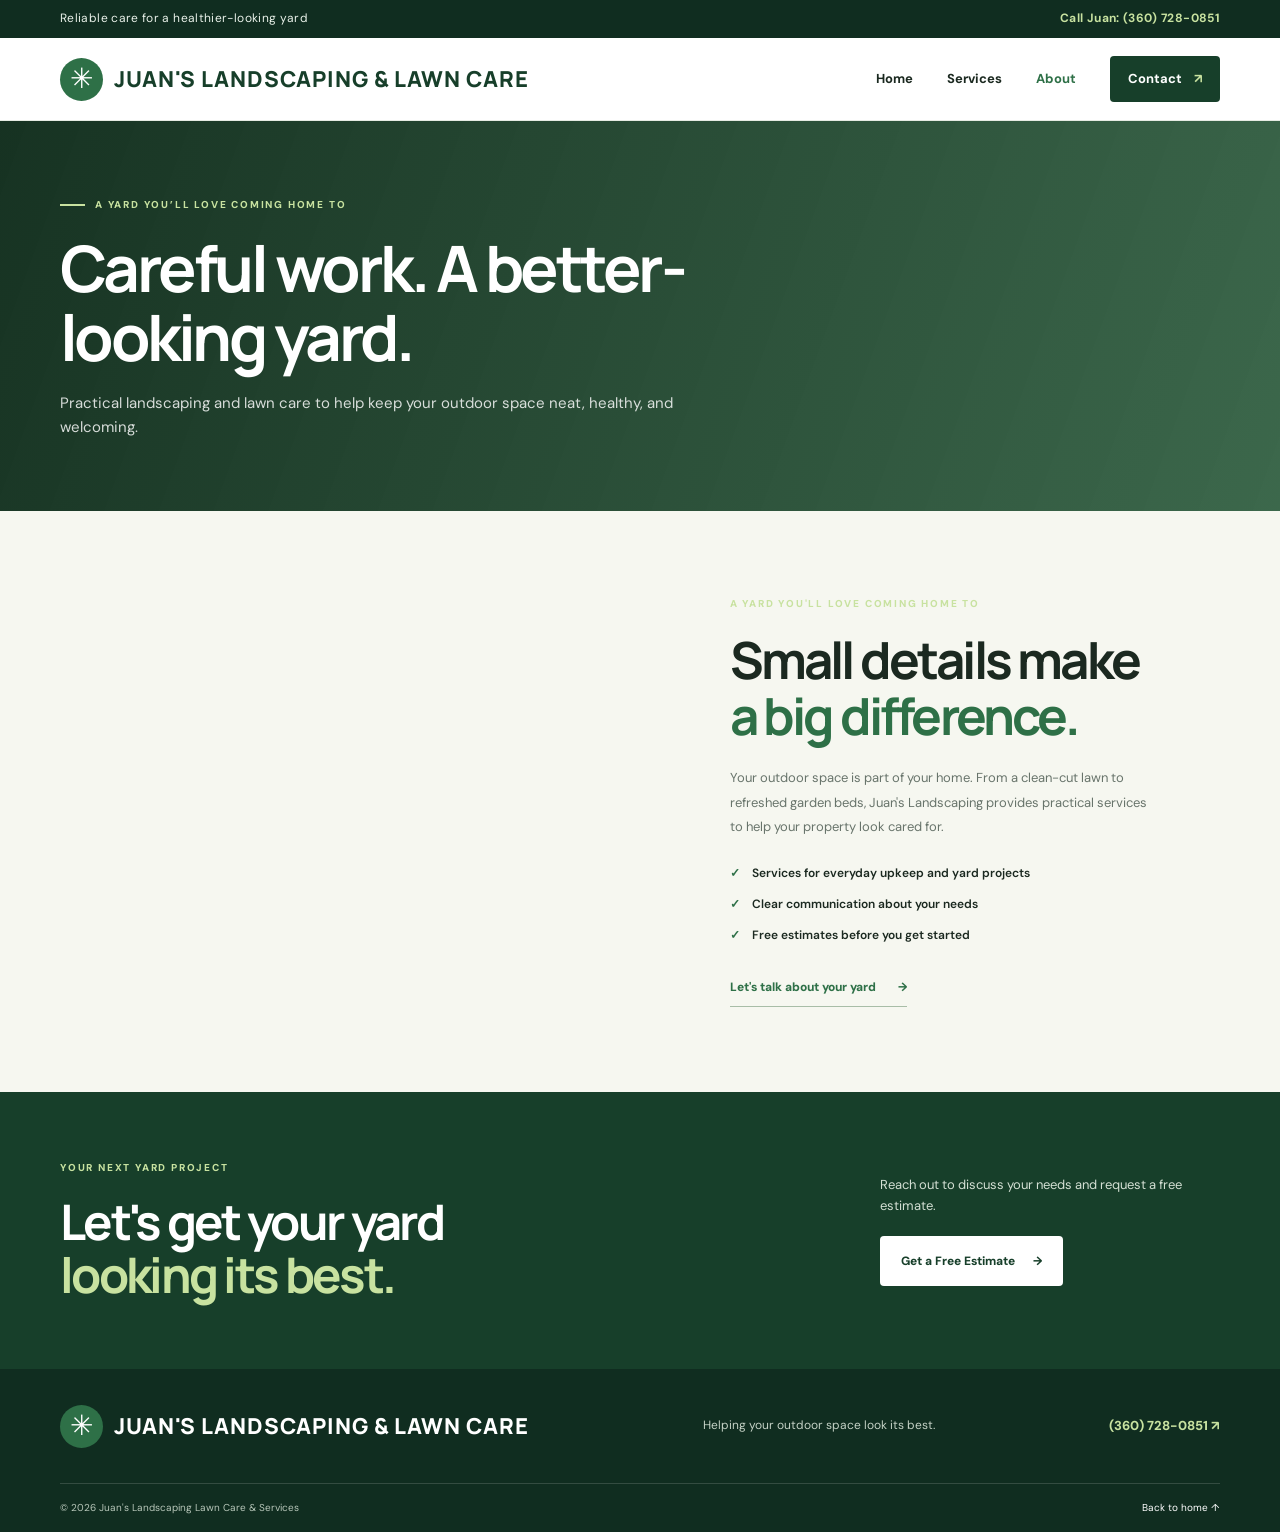
==== about.html @ 89828594 "Add files via upload" ====
<!DOCTYPE html><html lang="en"><head><meta charset="UTF-8"><meta name="viewport" content="width=device-width, initial-scale=1.0"><meta name="description" content="Learn about Juan's Landscaping and its practical approach to lawn care, property maintenance, and outdoor projects."><meta name="theme-color" content="#173f2a"><title>About | Juan's Landscaping Lawn Care & Services</title><link rel="preconnect" href="https://fonts.googleapis.com"><link rel="preconnect" href="https://fonts.gstatic.com" crossorigin><link href="https://fonts.googleapis.com/css2?family=DM+Sans:wght@400;500;600;700&family=Manrope:wght@400;500;600;700;800&display=swap" rel="stylesheet"><link rel="stylesheet" href="css/style.css"><script src="js/script.js" defer></script></head><body><div class="topbar"><div class="container topbar-inner"><span>Reliable care for a healthier-looking yard</span><a href="tel:+13607280851">Call Juan: (360) 728-0851</a></div></div>
<header class="site-header"><div class="container nav-wrap">
<a class="brand" href="index.html" aria-label="Juan's Landscaping home"><span class="brand-mark" aria-hidden="true">✳</span><span class="brand-text">
  <strong>JUAN'S LANDSCAPING &amp; LAWN CARE</strong>
</span></a>
<button class="menu-toggle" type="button" aria-label="Open navigation menu" aria-expanded="false"><span></span><span></span><span></span></button>
<nav class="main-nav" aria-label="Main navigation"><a href="index.html">Home</a><a href="services.html">Services</a><a href="about.html" aria-current="page">About</a><a href="contact.html" class="nav-cta">Contact <span aria-hidden="true">↗</span></a></nav></div></header><main><section class="page-hero"><div class="container"><p class="eyebrow"><span></span> A YARD YOU’LL LOVE COMING HOME TO</p><h1>Careful work. A better-looking yard.</h1><p>Practical landscaping and lawn care to help keep your outdoor space neat, healthy, and welcoming.</p></div></section><section class="about-section about-page-section" id="about">
      <div class="about-image" role="img" aria-label="Freshly maintained green lawn and landscaped garden"></div>
      <div class="about-content">
        <p class="eyebrow">A YARD YOU'LL LOVE COMING HOME TO</p>
        <h2>Small details make<br><em>a big difference.</em></h2>
        <p>Your outdoor space is part of your home. From a clean-cut lawn to refreshed garden beds, Juan's Landscaping provides practical services to help your property look cared for.</p>
        <ul class="check-list">
          <li><span>✓</span> Services for everyday upkeep and yard projects</li>
          <li><span>✓</span> Clear communication about your needs</li>
          <li><span>✓</span> Free estimates before you get started</li>
        </ul>
        <a class="text-link" href="contact.html">Let's talk about your yard <span>→</span></a>
      </div>
    </section><section class="estimate-banner">
      <div class="container estimate-inner">
        <div><p class="eyebrow">YOUR NEXT YARD PROJECT</p><h2>Let's get your yard<br><em>looking its best.</em></h2></div>
        <div class="estimate-action"><p>Reach out to discuss your needs and request a free estimate.</p><a class="button button-light" href="contact.html">Get a Free Estimate <span aria-hidden="true">→</span></a></div>
      </div>
    </section></main><footer class="site-footer"><div class="container footer-main"><a class="brand footer-brand" href="index.html"><span class="brand-mark" aria-hidden="true">✳</span><span class="brand-text">
  <strong>JUAN'S LANDSCAPING &amp; LAWN CARE</strong>
</span></a><p>Helping your outdoor space look its best.</p><a href="tel:+13607280851" class="footer-phone">(360) 728-0851 ↗</a></div><div class="container footer-bottom"><span>© <span id="year"></span> Juan's Landscaping Lawn Care & Services</span><a href="index.html">Back to home ↑</a></div></footer></body></html>
---- css/style.css ----
:root {
  --forest: #173f2a;
  --forest-deep: #102d20;
  --green: #2e7047;
  --lime: #c8e2a0;
  --cream: #f6f7f0;
  --white: #fff;
  --ink: #1b2920;
  --muted: #68746b;
  --line: #e2e8df;
  --shadow: 0 18px 50px rgba(17, 44, 28, .10);
}
* { box-sizing: border-box; }
html { scroll-behavior: smooth; scroll-padding-top: 90px; }
body { margin: 0; color: var(--ink); font-family: "DM Sans", sans-serif; line-height: 1.6; }
a { color: inherit; text-decoration: none; }
button, input, select, textarea { font: inherit; }
.container { width: min(1160px, calc(100% - 48px)); margin-inline: auto; }
.topbar { background: var(--forest-deep); color: #e9f1e9; font-size: 12px; letter-spacing: .03em; }
.topbar-inner { min-height: 38px; display: flex; align-items: center; justify-content: space-between; gap: 20px; }
.topbar a { font-weight: 700; color: var(--lime); }
.site-header { position: sticky; top: 0; z-index: 10; background: rgba(255,255,255,.96); backdrop-filter: blur(12px); border-bottom: 1px solid rgba(226,232,223,.85); }
.nav-wrap { display: flex; justify-content: space-between; align-items: center; min-height: 82px; gap: 24px; }
.brand { display: inline-flex; align-items: center; gap: 11px; color: var(--forest); }
.brand-mark { display: grid; place-items: center; width: 43px; height: 43px; border-radius: 50%; color: var(--white); background: var(--green); font-size: 28px; line-height: 1; }
.brand-text { display: flex; flex-direction: column; line-height: 1.15; }
.brand-text strong { font: 800 22px/1 "Manrope", sans-serif; letter-spacing: .04em; }
.brand-text small { margin-top: 6px; font-size: 9px; letter-spacing: .13em; font-weight: 700; }
.main-nav { display: flex; align-items: center; gap: 34px; font-size: 13px; font-weight: 700; }
.main-nav > a:not(.nav-cta) { transition: color .2s; }
.main-nav > a:not(.nav-cta):hover { color: var(--green); }
.nav-cta { background: var(--forest); color: white; padding: 13px 18px; border-radius: 4px; }
.nav-cta span { margin-left: 9px; color: var(--lime); }
.menu-toggle { display: none; border: 0; background: transparent; padding: 8px; }
.menu-toggle span { display: block; width: 24px; height: 2px; margin: 5px; background: var(--forest); }
.hero { min-height: 640px; position: relative; display: flex; align-items: center; color: white; background: #264a32 url("https://images.unsplash.com/photo-1558904541-efa843a96f01?auto=format&fit=crop&w=2200&q=85") center 54%/cover no-repeat; overflow: hidden; }
.hero-shade { position: absolute; inset: 0; background: linear-gradient(90deg, rgba(11,37,23,.91) 0%, rgba(15,48,29,.76) 45%, rgba(17,48,29,.12) 100%), linear-gradient(0deg, rgba(12,34,20,.4), transparent 35%); }
.hero-content { position: relative; z-index: 1; padding-top: 62px; padding-bottom: 88px; }
.eyebrow { margin: 0 0 20px; display: flex; align-items: center; gap: 10px; color: var(--lime); font-size: 10px; font-weight: 800; letter-spacing: .18em; }
.eyebrow > span { display: inline-block; width: 25px; height: 2px; background: var(--lime); }
.hero h1, h2 { font-family: "Manrope", sans-serif; font-weight: 700; letter-spacing: -.055em; line-height: 1.08; }
.hero h1 { max-width: 700px; margin: 0; font-size: clamp(43px, 6.4vw, 76px); }
h1 em, h2 em { font-style: normal; color: var(--lime); }
.hero-copy { max-width: 540px; margin: 25px 0 28px; color: rgba(255,255,255,.84); font-size: 16px; line-height: 1.8; }
.hero-actions { display: flex; flex-wrap: wrap; gap: 13px; }
.button { min-height: 50px; padding: 14px 20px; border: 1px solid transparent; border-radius: 4px; display: inline-flex; align-items: center; justify-content: center; gap: 18px; font-size: 12px; font-weight: 800; cursor: pointer; transition: transform .2s, background .2s; }
.button:hover { transform: translateY(-2px); }
.button-primary { background: var(--lime); color: var(--forest-deep); }
.button-primary:hover { background: #d8edb8; }
.button-ghost { color: white; border-color: rgba(255,255,255,.45); background: rgba(255,255,255,.05); }
.button-ghost:hover { background: rgba(255,255,255,.14); }
.phone-icon { font-size: 17px; }
.hero-note { margin-top: 25px; color: rgba(255,255,255,.8); font-size: 11px; }
.checkmark { color: var(--lime); font-weight: 800; margin-right: 8px; }
.hero-bottom { position: absolute; bottom: 0; left: 0; right: 0; display: flex; align-items: center; gap: 18px; padding-top: 17px; padding-bottom: 17px; border-top: 1px solid rgba(255,255,255,.25); color: rgba(255,255,255,.8); font-size: 9px; letter-spacing: .17em; font-weight: 700; }
.hero-line { height: 1px; flex: 1; background: rgba(255,255,255,.35); }
.trust-strip { background: var(--cream); border-bottom: 1px solid #e9ede5; }
.trust-grid { display: grid; grid-template-columns: repeat(3, 1fr); padding-top: 27px; padding-bottom: 27px; }
.trust-grid > div { display: grid; grid-template-columns: 44px 1fr; grid-template-rows: auto auto; align-content: center; padding: 0 25px; border-right: 1px solid #dfe6dc; }
.trust-grid > div:first-child { padding-left: 0; }
.trust-grid > div:last-child { border: 0; }
.trust-icon { grid-row: span 2; color: var(--green); font-size: 27px; align-self: center; }
.trust-grid strong { font-size: 12px; }
.trust-grid small { color: var(--muted); font-size: 11px; }
.section { padding: 105px 0; }
.services-section { background: white; }
.section-heading { display: flex; justify-content: space-between; align-items: end; gap: 40px; margin-bottom: 43px; }
.dark-eyebrow { color: var(--green); }
.dark-eyebrow > span { background: var(--green); }
.section-heading h2, .contact-intro h2 { margin: 0; font-size: clamp(36px, 4.3vw, 52px); }
.section-heading h2 em, .contact-intro h2 em, .about-content h2 em { color: var(--green); }
.section-heading > p { max-width: 370px; margin: 0 0 5px; color: var(--muted); font-size: 13px; }
.service-grid { display: grid; grid-template-columns: repeat(3, 1fr); gap: 15px; }
.service-card { position: relative; min-height: 238px; padding: 29px 27px; border: 1px solid var(--line); background: white; transition: box-shadow .25s, transform .25s, border-color .25s; }
.service-card:hover { transform: translateY(-4px); border-color: #c6d8c5; box-shadow: var(--shadow); }
.service-number { position: absolute; top: 25px; right: 25px; color: #aab8a9; font-size: 10px; font-weight: 700; letter-spacing: .12em; }
.service-symbol { display: grid; place-items: center; width: 47px; height: 47px; border-radius: 50%; background: #edf4e8; color: var(--green); font-size: 27px; }
.service-card h3 { margin: 21px 0 8px; font: 700 17px "Manrope", sans-serif; letter-spacing: -.03em; }
.service-card p { margin: 0; color: var(--muted); font-size: 12px; line-height: 1.8; }
.service-footnote { margin: 27px 0 0; text-align: center; color: var(--muted); font-size: 12px; }
.service-footnote a { color: var(--green); font-weight: 800; margin-left: 5px; }
.about-section { display: grid; grid-template-columns: 1fr 1fr; background: var(--cream); }
.about-image { min-height: 540px; background: url("https://images.unsplash.com/photo-1600585154340-be6161a56a0c?auto=format&fit=crop&w=1200&q=85") center/cover no-repeat; }
.about-content { align-self: center; max-width: 600px; padding: 85px clamp(35px, 7vw, 110px); }
.about-content h2 { margin: 0 0 23px; font-size: clamp(37px, 4vw, 52px); }
.about-content > p:not(.eyebrow) { color: var(--muted); font-size: 13px; line-height: 1.9; }
.check-list { list-style: none; padding: 0; margin: 24px 0 28px; }
.check-list li { display: flex; gap: 12px; margin: 12px 0; font-size: 12px; font-weight: 600; }
.check-list li span { color: var(--green); font-weight: 900; }
.text-link { display: inline-flex; gap: 22px; color: var(--green); font-size: 12px; font-weight: 800; border-bottom: 1px solid #a8bda7; padding-bottom: 8px; }
.estimate-banner { padding: 68px 0; background: var(--forest); color: white; }
.estimate-inner { display: flex; justify-content: space-between; align-items: center; gap: 35px; }
.estimate-inner h2 { margin: 0; font-size: clamp(34px, 4.2vw, 49px); }
.estimate-action { max-width: 340px; }
.estimate-action p { margin: 0 0 20px; color: #d4e0d4; font-size: 13px; }
.button-light { color: var(--forest); background: white; }
.button-light:hover { background: var(--lime); }
.contact-section { background: #fff; }
.contact-grid { display: grid; grid-template-columns: .85fr 1.15fr; gap: clamp(45px, 8vw, 110px); align-items: start; }
.contact-intro h2 { margin-bottom: 24px; }
.contact-intro > p:not(.eyebrow) { max-width: 390px; color: var(--muted); font-size: 13px; line-height: 1.9; }
.contact-detail { display: flex; align-items: center; gap: 14px; margin-top: 25px; }
.detail-icon { display: grid; place-items: center; width: 43px; height: 43px; border-radius: 50%; background: #edf4e8; color: var(--green); font-size: 19px; }
.contact-detail div { display: flex; flex-direction: column; }
.contact-detail small { color: var(--muted); font-size: 9px; font-weight: 800; letter-spacing: .14em; }
.contact-detail a { font-size: 13px; font-weight: 700; }
.contact-note { margin-top: 25px; color: var(--green) !important; font-weight: 800; }
.contact-form { padding: clamp(25px, 4vw, 42px); border: 1px solid var(--line); box-shadow: 0 14px 45px rgba(23,63,42,.06); }
.contact-form h3 { margin: 0; font: 700 23px "Manrope", sans-serif; letter-spacing: -.04em; }
.contact-form > p { margin: 7px 0 25px; color: var(--muted); font-size: 11px; }
.contact-form label { display: block; margin: 16px 0 7px; font-size: 11px; font-weight: 800; }
.contact-form input, .contact-form select, .contact-form textarea { width: 100%; min-height: 46px; padding: 12px 13px; border: 1px solid #dfe6dd; border-radius: 3px; background: #fcfdfb; color: var(--ink); outline: none; font-size: 12px; }
.contact-form textarea { resize: vertical; min-height: 110px; }
.contact-form input:focus, .contact-form select:focus, .contact-form textarea:focus { border-color: var(--green); box-shadow: 0 0 0 3px rgba(46,112,71,.1); }
.form-row { display: grid; grid-template-columns: 1fr 1fr; gap: 14px; }
.form-submit { width: 100%; margin-top: 20px; border: 0; }
.contact-form .form-status { margin: 12px 0 0; font-size: 10px; line-height: 1.6; }
.site-footer { background: var(--forest-deep); color: white; }
.footer-main { display: flex; justify-content: space-between; align-items: center; gap: 25px; padding-top: 35px; padding-bottom: 35px; }
.footer-brand { color: white; }
.footer-brand .brand-mark { background: var(--green); }
.footer-main > p { color: #c4d1c5; font-size: 12px; }
.footer-phone { color: var(--lime); font-size: 13px; font-weight: 800; }
.footer-bottom { display: flex; justify-content: space-between; padding-top: 16px; padding-bottom: 16px; border-top: 1px solid rgba(255,255,255,.15); color: #b8c7ba; font-size: 10px; }
.footer-bottom a { color: white; }
@media (max-width: 800px) {
  .container { width: min(100% - 36px, 650px); }
  .topbar-inner { justify-content: center; }
  .topbar-inner > span { display: none; }
  .nav-wrap { min-height: 72px; }
  .menu-toggle { display: block; cursor: pointer; }
  .main-nav { display: none; position: absolute; top: 72px; left: 0; right: 0; padding: 18px 24px 24px; flex-direction: column; align-items: stretch; gap: 0; background: white; border-bottom: 1px solid var(--line); box-shadow: 0 15px 25px rgba(0,0,0,.08); }
  .main-nav.open { display: flex; }
  .main-nav > a { padding: 14px 8px; }
  .main-nav .nav-cta { margin-top: 7px; text-align: center; }
  .hero { min-height: 610px; background-position: 58% center; }
  .hero-shade { background: linear-gradient(90deg, rgba(11,37,23,.91), rgba(15,48,29,.64)), linear-gradient(0deg, rgba(12,34,20,.4), transparent 35%); }
  .hero-content { padding-top: 70px; padding-bottom: 100px; }
  .section { padding: 75px 0; }
  .section-heading { display: block; }
  .section-heading > p { margin-top: 20px; }
  .service-grid { grid-template-columns: repeat(2, 1fr); }
  .about-section { grid-template-columns: 1fr; }
  .about-image { min-height: 360px; }
  .about-content { max-width: 650px; padding: 65px 28px; margin: auto; }
  .estimate-inner { align-items: flex-start; flex-direction: column; }
  .contact-grid { grid-template-columns: 1fr; gap: 40px; }
  .footer-main { flex-wrap: wrap; }
}
@media (max-width: 520px) {
  .brand-text strong { font-size: 19px; }
  .brand-text small { font-size: 8px; }
  .brand-mark { width: 38px; height: 38px; font-size: 25px; }
  .hero { min-height: 650px; }
  .hero h1 { font-size: clamp(42px, 12vw, 58px); }
  .hero-copy { font-size: 14px; }
  .hero-actions { align-items: stretch; flex-direction: column; max-width: 320px; }
  .hero-bottom { font-size: 8px; }
  .trust-grid { grid-template-columns: 1fr; gap: 17px; padding-top: 22px; padding-bottom: 22px; }
  .trust-grid > div, .trust-grid > div:first-child { padding: 0; border: 0; }
  .service-grid { grid-template-columns: 1fr; }
  .service-card { min-height: 210px; }
  .about-image { min-height: 280px; }
  .form-row { grid-template-columns: 1fr; gap: 0; }
  .footer-main { align-items: flex-start; flex-direction: column; }
  .footer-main > p { margin: 0; }
  .footer-bottom { gap: 15px; flex-direction: column; }
}
@media (prefers-reduced-motion: reduce) {
  *, *::before, *::after { scroll-behavior: auto !important; transition-duration: .01ms !important; }
}

/* Multi-page demo additions */
.page-hero { padding: 76px 0 72px; color: #fff; background: linear-gradient(110deg, rgba(13,42,25,.96), rgba(28,79,46,.86)), url("https://images.unsplash.com/photo-1558904541-efa843a96f01?auto=format&fit=crop&w=1800&q=80") center/cover; }
.page-hero h1 { max-width: 820px; margin: 0; font: 700 clamp(38px, 5.5vw, 64px)/1.08 "Manrope", sans-serif; letter-spacing: -.055em; }
.page-hero h1 em { color: var(--lime); }
.page-hero p:not(.eyebrow) { max-width: 650px; margin: 20px 0 0; color: rgba(255,255,255,.82); font-size: 15px; }
.main-nav a[aria-current="page"]:not(.nav-cta) { color: var(--green); }
.page-services { padding-top: 76px; }
.about-page-section { margin-top: 0; }
.page-contact { padding-top: 75px; }
@media (max-width: 760px) { .page-hero { padding: 56px 0; } }


/* Homepage feature photograph, separate from the About page image */
.home-story-image {
  background-image: url("../images/test1.png");
  background-position: center;
  background-size: cover;
  background-repeat: no-repeat;
}
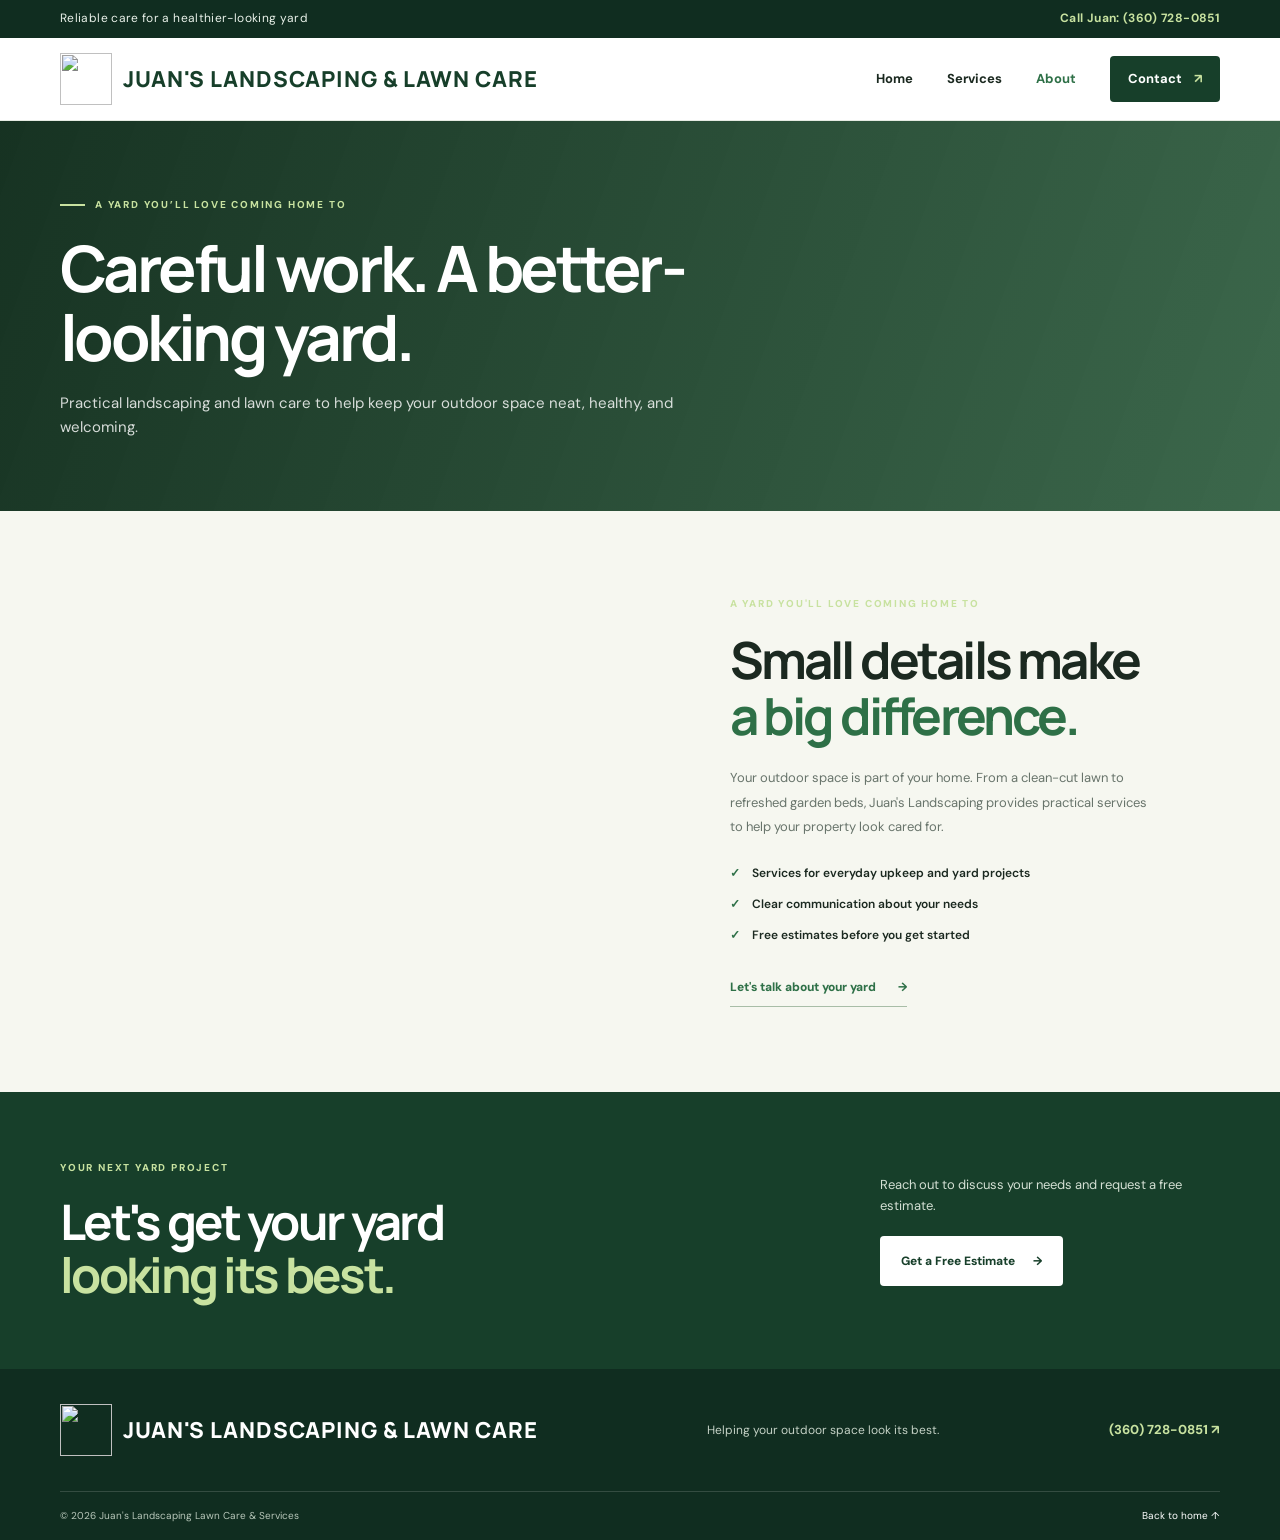
==== commit f7f4ad68: "Refactor about.html for improved structure and content Updated the about.html file to include a favi" ====
--- a/about.html
+++ b/about.html
@@ -1,27 +1,198 @@
-<!DOCTYPE html><html lang="en"><head><meta charset="UTF-8"><meta name="viewport" content="width=device-width, initial-scale=1.0"><meta name="description" content="Learn about Juan's Landscaping and its practical approach to lawn care, property maintenance, and outdoor projects."><meta name="theme-color" content="#173f2a"><title>About | Juan's Landscaping Lawn Care & Services</title><link rel="preconnect" href="https://fonts.googleapis.com"><link rel="preconnect" href="https://fonts.gstatic.com" crossorigin><link href="https://fonts.googleapis.com/css2?family=DM+Sans:wght@400;500;600;700&family=Manrope:wght@400;500;600;700;800&display=swap" rel="stylesheet"><link rel="stylesheet" href="css/style.css"><script src="js/script.js" defer></script></head><body><div class="topbar"><div class="container topbar-inner"><span>Reliable care for a healthier-looking yard</span><a href="tel:+13607280851">Call Juan: (360) 728-0851</a></div></div>
-<header class="site-header"><div class="container nav-wrap">
-<a class="brand" href="index.html" aria-label="Juan's Landscaping home"><span class="brand-mark" aria-hidden="true">✳</span><span class="brand-text">
-  <strong>JUAN'S LANDSCAPING &amp; LAWN CARE</strong>
-</span></a>
-<button class="menu-toggle" type="button" aria-label="Open navigation menu" aria-expanded="false"><span></span><span></span><span></span></button>
-<nav class="main-nav" aria-label="Main navigation"><a href="index.html">Home</a><a href="services.html">Services</a><a href="about.html" aria-current="page">About</a><a href="contact.html" class="nav-cta">Contact <span aria-hidden="true">↗</span></a></nav></div></header><main><section class="page-hero"><div class="container"><p class="eyebrow"><span></span> A YARD YOU’LL LOVE COMING HOME TO</p><h1>Careful work. A better-looking yard.</h1><p>Practical landscaping and lawn care to help keep your outdoor space neat, healthy, and welcoming.</p></div></section><section class="about-section about-page-section" id="about">
-      <div class="about-image" role="img" aria-label="Freshly maintained green lawn and landscaped garden"></div>
+
+<!DOCTYPE html>
+<html lang="en">
+<head>
+  <meta charset="UTF-8">
+  <meta name="viewport" content="width=device-width, initial-scale=1.0">
+  <meta name="description" content="Learn about Juan's Landscaping and its practical approach to lawn care, property maintenance, and outdoor projects.">
+  <meta name="theme-color" content="#173f2a">
+  <link rel="icon" type="image/png" href="images/juan-favicon.png">
+  <title>About | Juan's Landscaping Lawn Care & Services</title>
+
+  <link rel="preconnect" href="https://fonts.googleapis.com">
+  <link rel="preconnect" href="https://fonts.gstatic.com" crossorigin>
+  <link href="https://fonts.googleapis.com/css2?family=DM+Sans:wght@400;500;600;700&family=Manrope:wght@400;500;600;700;800&display=swap" rel="stylesheet">
+
+  <link rel="stylesheet" href="css/style.css?v=20261026-fix3">
+  <script src="js/script.js" defer></script>
+</head>
+
+<body>
+
+  <!-- TOP BAR -->
+  <div class="topbar">
+    <div class="container topbar-inner">
+      <span>Reliable care for a healthier-looking yard</span>
+      <a href="tel:+13607280851">Call Juan: (360) 728-0851</a>
+    </div>
+  </div>
+
+  <!-- NAVIGATION -->
+  <header class="site-header">
+    <div class="container nav-wrap">
+
+      <!-- Juan's Landscaping logo and business name -->
+      <a class="brand" href="index.html" aria-label="Juan's Landscaping home">
+        <img
+          src="images/juan-leaves.png"
+          alt=""
+          class="brand-logo"
+          width="52"
+          height="52"
+        >
+        <span class="brand-text">
+          <strong>JUAN'S LANDSCAPING &amp; LAWN CARE</strong>
+        </span>
+      </a>
+
+      <button class="menu-toggle" type="button" aria-label="Open navigation menu" aria-expanded="false">
+        <span></span>
+        <span></span>
+        <span></span>
+      </button>
+
+      <nav class="main-nav" aria-label="Main navigation">
+        <a href="index.html">Home</a>
+        <a href="services.html">Services</a>
+        <a href="about.html" aria-current="page">About</a>
+        <a href="contact.html" class="nav-cta">
+          Contact <span aria-hidden="true">↗</span>
+        </a>
+      </nav>
+
+    </div>
+  </header>
+
+  <main>
+
+    <!-- PAGE HERO -->
+    <section class="page-hero">
+      <div class="container">
+        <p class="eyebrow">
+          <span></span> A YARD YOU’LL LOVE COMING HOME TO
+        </p>
+
+        <h1>Careful work. A better-looking yard.</h1>
+
+        <p>
+          Practical landscaping and lawn care to help keep your outdoor
+          space neat, healthy, and welcoming.
+        </p>
+      </div>
+    </section>
+
+    <!-- ABOUT SECTION -->
+    <section class="about-section about-page-section" id="about">
+
+      <div
+        class="about-image"
+        role="img"
+        aria-label="Freshly maintained green lawn and landscaped garden">
+      </div>
+
       <div class="about-content">
-        <p class="eyebrow">A YARD YOU'LL LOVE COMING HOME TO</p>
-        <h2>Small details make<br><em>a big difference.</em></h2>
-        <p>Your outdoor space is part of your home. From a clean-cut lawn to refreshed garden beds, Juan's Landscaping provides practical services to help your property look cared for.</p>
+
+        <p class="eyebrow">
+          A YARD YOU'LL LOVE COMING HOME TO
+        </p>
+
+        <h2>
+          Small details make<br>
+          <em>a big difference.</em>
+        </h2>
+
+        <p>
+          Your outdoor space is part of your home. From a clean-cut lawn
+          to refreshed garden beds, Juan's Landscaping provides practical
+          services to help your property look cared for.
+        </p>
+
         <ul class="check-list">
-          <li><span>✓</span> Services for everyday upkeep and yard projects</li>
-          <li><span>✓</span> Clear communication about your needs</li>
-          <li><span>✓</span> Free estimates before you get started</li>
+          <li>
+            <span>✓</span>
+            Services for everyday upkeep and yard projects
+          </li>
+          <li>
+            <span>✓</span>
+            Clear communication about your needs
+          </li>
+          <li>
+            <span>✓</span>
+            Free estimates before you get started
+          </li>
         </ul>
-        <a class="text-link" href="contact.html">Let's talk about your yard <span>→</span></a>
+
+        <a class="text-link" href="contact.html">
+          Let's talk about your yard <span>→</span>
+        </a>
+
       </div>
-    </section><section class="estimate-banner">
+    </section>
+
+    <!-- ESTIMATE BANNER -->
+    <section class="estimate-banner">
       <div class="container estimate-inner">
-        <div><p class="eyebrow">YOUR NEXT YARD PROJECT</p><h2>Let's get your yard<br><em>looking its best.</em></h2></div>
-        <div class="estimate-action"><p>Reach out to discuss your needs and request a free estimate.</p><a class="button button-light" href="contact.html">Get a Free Estimate <span aria-hidden="true">→</span></a></div>
+
+        <div>
+          <p class="eyebrow">YOUR NEXT YARD PROJECT</p>
+
+          <h2>
+            Let's get your yard<br>
+            <em>looking its best.</em>
+          </h2>
+        </div>
+
+        <div class="estimate-action">
+          <p>
+            Reach out to discuss your needs and request a free estimate.
+          </p>
+
+          <a class="button button-light" href="contact.html">
+            Get a Free Estimate
+            <span aria-hidden="true">→</span>
+          </a>
+        </div>
+
       </div>
-    </section></main><footer class="site-footer"><div class="container footer-main"><a class="brand footer-brand" href="index.html"><span class="brand-mark" aria-hidden="true">✳</span><span class="brand-text">
-  <strong>JUAN'S LANDSCAPING &amp; LAWN CARE</strong>
-</span></a><p>Helping your outdoor space look its best.</p><a href="tel:+13607280851" class="footer-phone">(360) 728-0851 ↗</a></div><div class="container footer-bottom"><span>© <span id="year"></span> Juan's Landscaping Lawn Care & Services</span><a href="index.html">Back to home ↑</a></div></footer></body></html>+    </section>
+
+  </main>
+
+  <!-- FOOTER -->
+  <footer class="site-footer">
+    <div class="container footer-main">
+
+      <!-- Footer logo and business name -->
+      <a class="brand footer-brand" href="index.html" aria-label="Juan's Landscaping home">
+        <img
+          src="images/juan-leaves.png"
+          alt=""
+          class="brand-logo"
+          width="52"
+          height="52"
+        >
+        <span class="brand-text">
+          <strong>JUAN'S LANDSCAPING &amp; LAWN CARE</strong>
+        </span>
+      </a>
+
+      <p>Helping your outdoor space look its best.</p>
+
+      <a href="tel:+13607280851" class="footer-phone">
+        (360) 728-0851 ↗
+      </a>
+
+    </div>
+
+    <div class="container footer-bottom">
+      <span>
+        © <span id="year"></span>
+        Juan's Landscaping Lawn Care &amp; Services
+      </span>
+
+      <a href="index.html">Back to home ↑</a>
+    </div>
+  </footer>
+
+</body>
+</html>
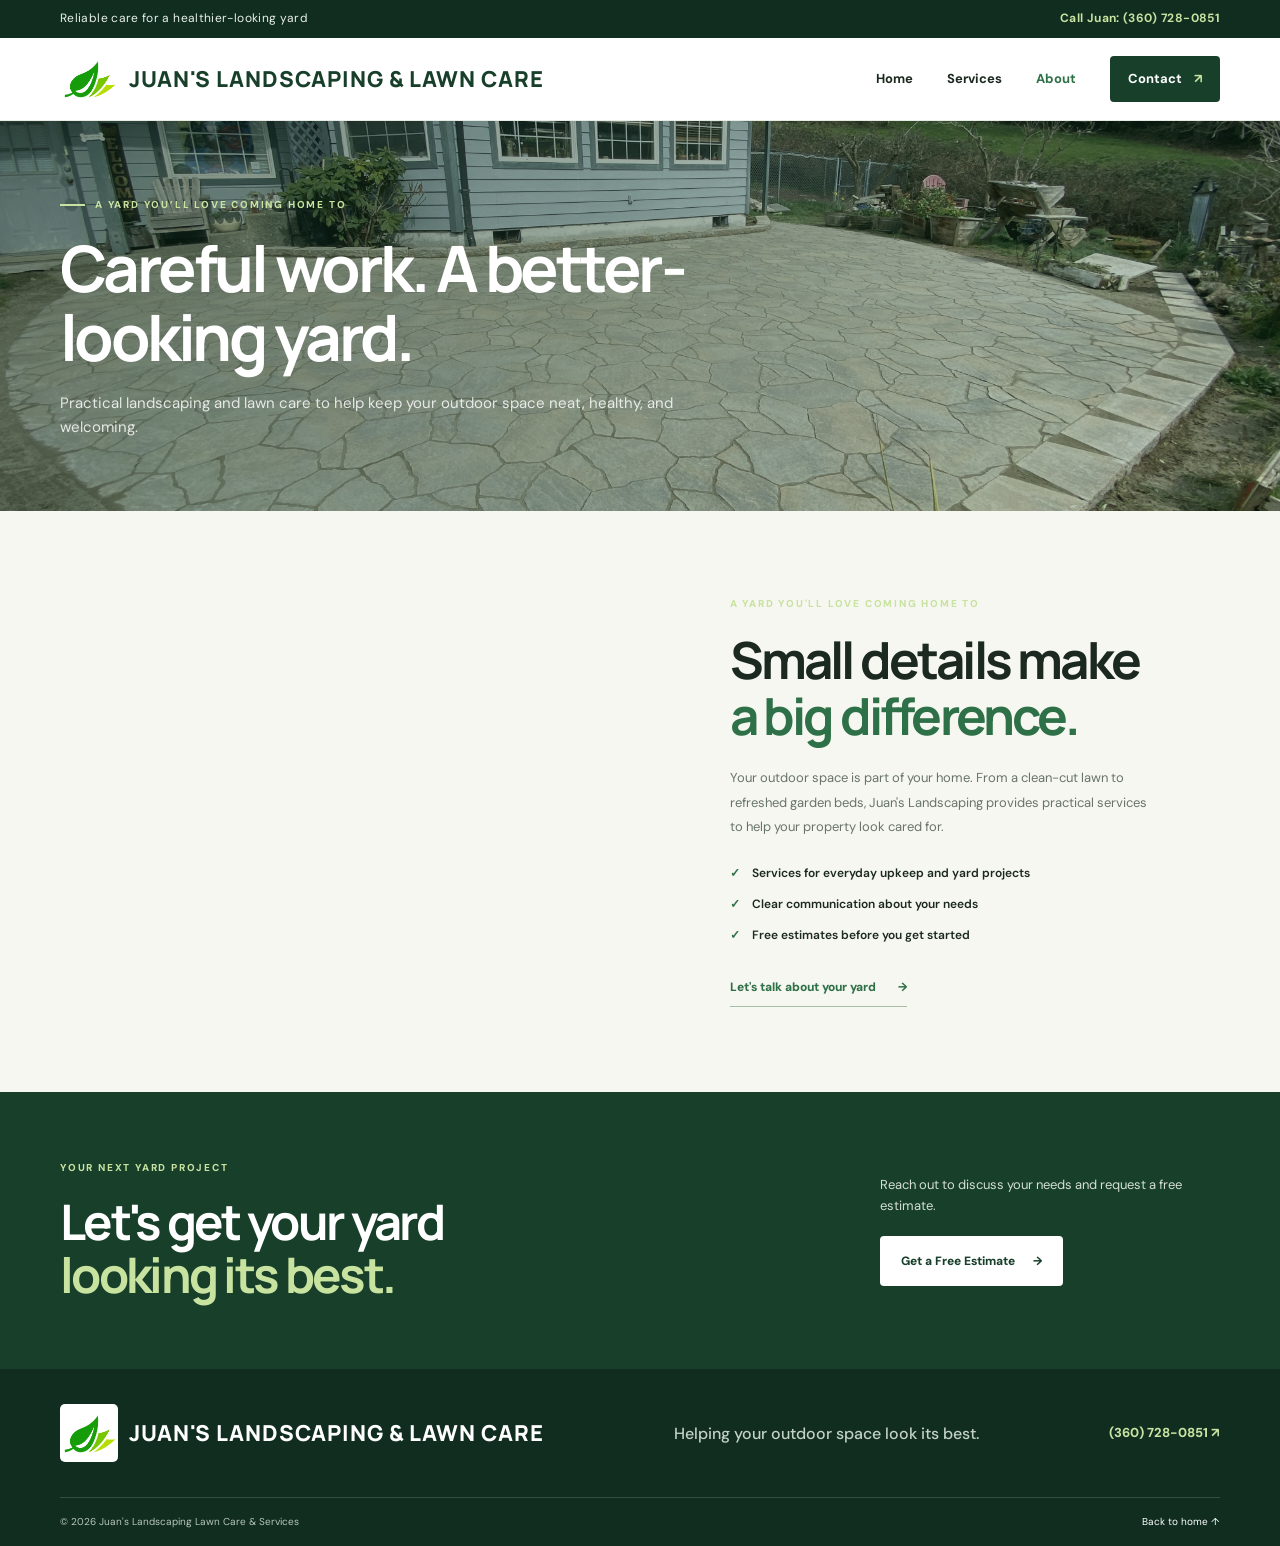
==== commit 27f95604: "Add 'about-hero' class to page hero section" ====
--- a/about.html
+++ b/about.html
@@ -66,7 +66,7 @@
   <main>
 
     <!-- PAGE HERO -->
-    <section class="page-hero">
+    <section class="page-hero about-hero">
       <div class="container">
         <p class="eyebrow">
           <span></span> A YARD YOU’LL LOVE COMING HOME TO
--- a/css/style.css
+++ b/css/style.css
@@ -33,8 +33,23 @@
 .nav-cta span { margin-left: 9px; color: var(--lime); }
 .menu-toggle { display: none; border: 0; background: transparent; padding: 8px; }
 .menu-toggle span { display: block; width: 24px; height: 2px; margin: 5px; background: var(--forest); }
-.hero { min-height: 640px; position: relative; display: flex; align-items: center; color: white; background: #264a32 url("https://images.unsplash.com/photo-1558904541-efa843a96f01?auto=format&fit=crop&w=2200&q=85") center 54%/cover no-repeat; overflow: hidden; }
-.hero-shade { position: absolute; inset: 0; background: linear-gradient(90deg, rgba(11,37,23,.91) 0%, rgba(15,48,29,.76) 45%, rgba(17,48,29,.12) 100%), linear-gradient(0deg, rgba(12,34,20,.4), transparent 35%); }
+.hero { min-height: 640px; position: relative; display: flex; align-items: center; color: white; background: #264a32 url("../images/backroundphotojob.jpg") center 54%/cover no-repeat; overflow: hidden; }
+.hero-shade {
+  position: absolute;
+  inset: 0;
+  background:
+    linear-gradient(
+      90deg,
+      rgba(11,37,23,.80) 0%,
+      rgba(15,48,29,.55) 45%,
+      rgba(17,48,29,.08) 100%
+    ),
+    linear-gradient(
+      0deg,
+      rgba(12,34,20,.25),
+      transparent 35%
+    );
+}
 .hero-content { position: relative; z-index: 1; padding-top: 62px; padding-bottom: 88px; }
 .eyebrow { margin: 0 0 20px; display: flex; align-items: center; gap: 10px; color: var(--lime); font-size: 10px; font-weight: 800; letter-spacing: .18em; }
 .eyebrow > span { display: inline-block; width: 25px; height: 2px; background: var(--lime); }
@@ -117,9 +132,19 @@
 .contact-form .form-status { margin: 12px 0 0; font-size: 10px; line-height: 1.6; }
 .site-footer { background: var(--forest-deep); color: white; }
 .footer-main { display: flex; justify-content: space-between; align-items: center; gap: 25px; padding-top: 35px; padding-bottom: 35px; }
-.footer-brand { color: white; }
+/* Footer business name - white */
+.footer-brand,
+.footer-brand .brand-text,
+.footer-brand .brand-text strong {
+  color: #FFFFFF;
+}
 .footer-brand .brand-mark { background: var(--green); }
-.footer-main > p { color: #c4d1c5; font-size: 12px; }
+.footer-main > p {
+  color: #c4d1c5;
+  font-size: 16px;
+  font-weight: 500;
+  line-height: 1.6;
+}
 .footer-phone { color: var(--lime); font-size: 13px; font-weight: 800; }
 .footer-bottom { display: flex; justify-content: space-between; padding-top: 16px; padding-bottom: 16px; border-top: 1px solid rgba(255,255,255,.15); color: #b8c7ba; font-size: 10px; }
 .footer-bottom a { color: white; }
@@ -134,7 +159,19 @@
   .main-nav > a { padding: 14px 8px; }
   .main-nav .nav-cta { margin-top: 7px; text-align: center; }
   .hero { min-height: 610px; background-position: 58% center; }
-  .hero-shade { background: linear-gradient(90deg, rgba(11,37,23,.91), rgba(15,48,29,.64)), linear-gradient(0deg, rgba(12,34,20,.4), transparent 35%); }
+  .hero-shade {
+  background:
+    linear-gradient(
+      90deg,
+      rgba(11,37,23,.75),
+      rgba(15,48,29,.45)
+    ),
+    linear-gradient(
+      0deg,
+      rgba(12,34,20,.25),
+      transparent 35%
+    );
+}
   .hero-content { padding-top: 70px; padding-bottom: 100px; }
   .section { padding: 75px 0; }
   .section-heading { display: block; }
@@ -171,7 +208,7 @@
 }
 
 /* Multi-page demo additions */
-.page-hero { padding: 76px 0 72px; color: #fff; background: linear-gradient(110deg, rgba(13,42,25,.96), rgba(28,79,46,.86)), url("https://images.unsplash.com/photo-1558904541-efa843a96f01?auto=format&fit=crop&w=1800&q=80") center/cover; }
+.page-hero { padding: 76px 0 72px; color: #fff; background: linear-gradient(110deg, rgba(13,42,25,.75), rgba(28,79,46,.45)), url("../images/backroundphotojob2.jpg") center/cover; }
 .page-hero h1 { max-width: 820px; margin: 0; font: 700 clamp(38px, 5.5vw, 64px)/1.08 "Manrope", sans-serif; letter-spacing: -.055em; }
 .page-hero h1 em { color: var(--lime); }
 .page-hero p:not(.eyebrow) { max-width: 650px; margin: 20px 0 0; color: rgba(255,255,255,.82); font-size: 15px; }
@@ -184,8 +221,50 @@
 
 /* Homepage feature photograph, separate from the About page image */
 .home-story-image {
-  background-image: url("../images/test1.png");
+  background-image: url("../images/job1.jpg");
   background-position: center;
   background-size: cover;
   background-repeat: no-repeat;
 }
+
+/* ---------------------------------------------
+   Logo and responsive improvements (safe patch)
+   --------------------------------------------- */
+.brand-logo {
+  display: block;
+  width: 58px;
+  height: 58px;
+  flex: 0 0 58px;
+  object-fit: contain;
+  background: #fff;
+  border-radius: 5px;
+}
+.brand-text { min-width: 0; }
+.footer-brand .brand-text strong { color: #fff; }
+.trust-logo {
+  display: block;
+  grid-row: span 2;
+  align-self: center;
+  width: 40px;
+  height: 40px;
+  object-fit: contain;
+}
+@media (max-width: 800px) {
+  .site-header .brand { min-width: 0; max-width: calc(100% - 62px); }
+  .site-header .brand-text strong { font-size: clamp(14px, 2.7vw, 20px); line-height: 1.13; }
+}
+@media (max-width: 520px) {
+  .brand { gap: 8px; }
+  .brand-logo { width: 44px; height: 44px; flex-basis: 44px; }
+  .site-header .brand-text strong { font-size: clamp(12px, 3.5vw, 17px); line-height: 1.13; }
+}
+/* About page background photo */
+.about-hero {
+  background-image:
+    linear-gradient(
+      110deg,
+      rgba(13, 42, 25, 0.55),
+      rgba(28, 79, 46, 0.25)
+    ),
+    url("../images/backroundphotojob3.jpg");
+}
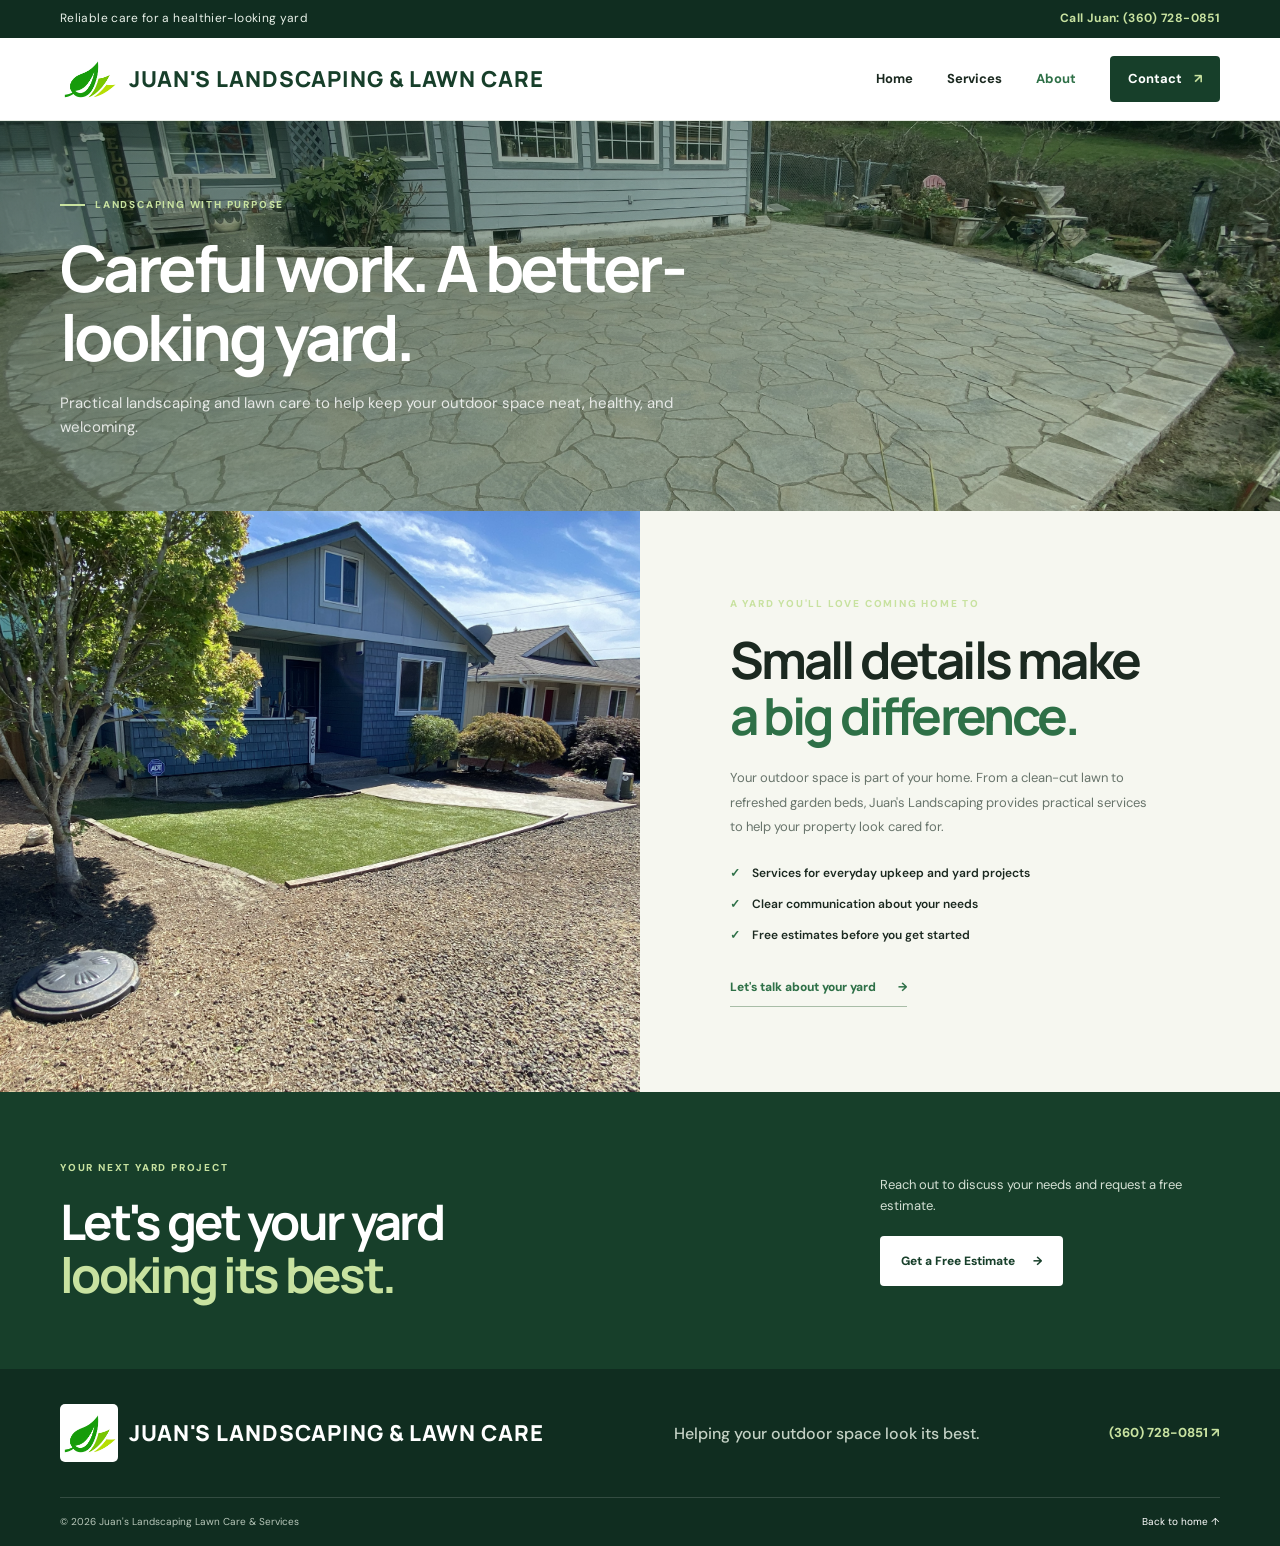
==== commit b763f152: "Update page hero text for about section" ====
--- a/about.html
+++ b/about.html
@@ -69,7 +69,7 @@
     <section class="page-hero about-hero">
       <div class="container">
         <p class="eyebrow">
-          <span></span> A YARD YOU’LL LOVE COMING HOME TO
+          <span></span> LANDSCAPING WITH PURPOSE
         </p>
 
         <h1>Careful work. A better-looking yard.</h1>
--- a/css/style.css
+++ b/css/style.css
@@ -208,7 +208,7 @@
 }
 
 /* Multi-page demo additions */
-.page-hero { padding: 76px 0 72px; color: #fff; background: linear-gradient(110deg, rgba(13,42,25,.75), rgba(28,79,46,.45)), url("../images/backroundphotojob2.jpg") center/cover; }
+.page-hero { padding: 76px 0 72px; color: #fff; background: linear-gradient(110deg, rgba(13,42,25,.45), rgba(28,79,46,.25)), url("../images/backroundphotojob2.jpg") center/cover; }
 .page-hero h1 { max-width: 820px; margin: 0; font: 700 clamp(38px, 5.5vw, 64px)/1.08 "Manrope", sans-serif; letter-spacing: -.055em; }
 .page-hero h1 em { color: var(--lime); }
 .page-hero p:not(.eyebrow) { max-width: 650px; margin: 20px 0 0; color: rgba(255,255,255,.82); font-size: 15px; }
@@ -268,3 +268,7 @@
     ),
     url("../images/backroundphotojob3.jpg");
 }
+/* About page lower photograph only */
+.about-page-section .about-image {
+  background-image: url("../images/job2.jpg");
+}
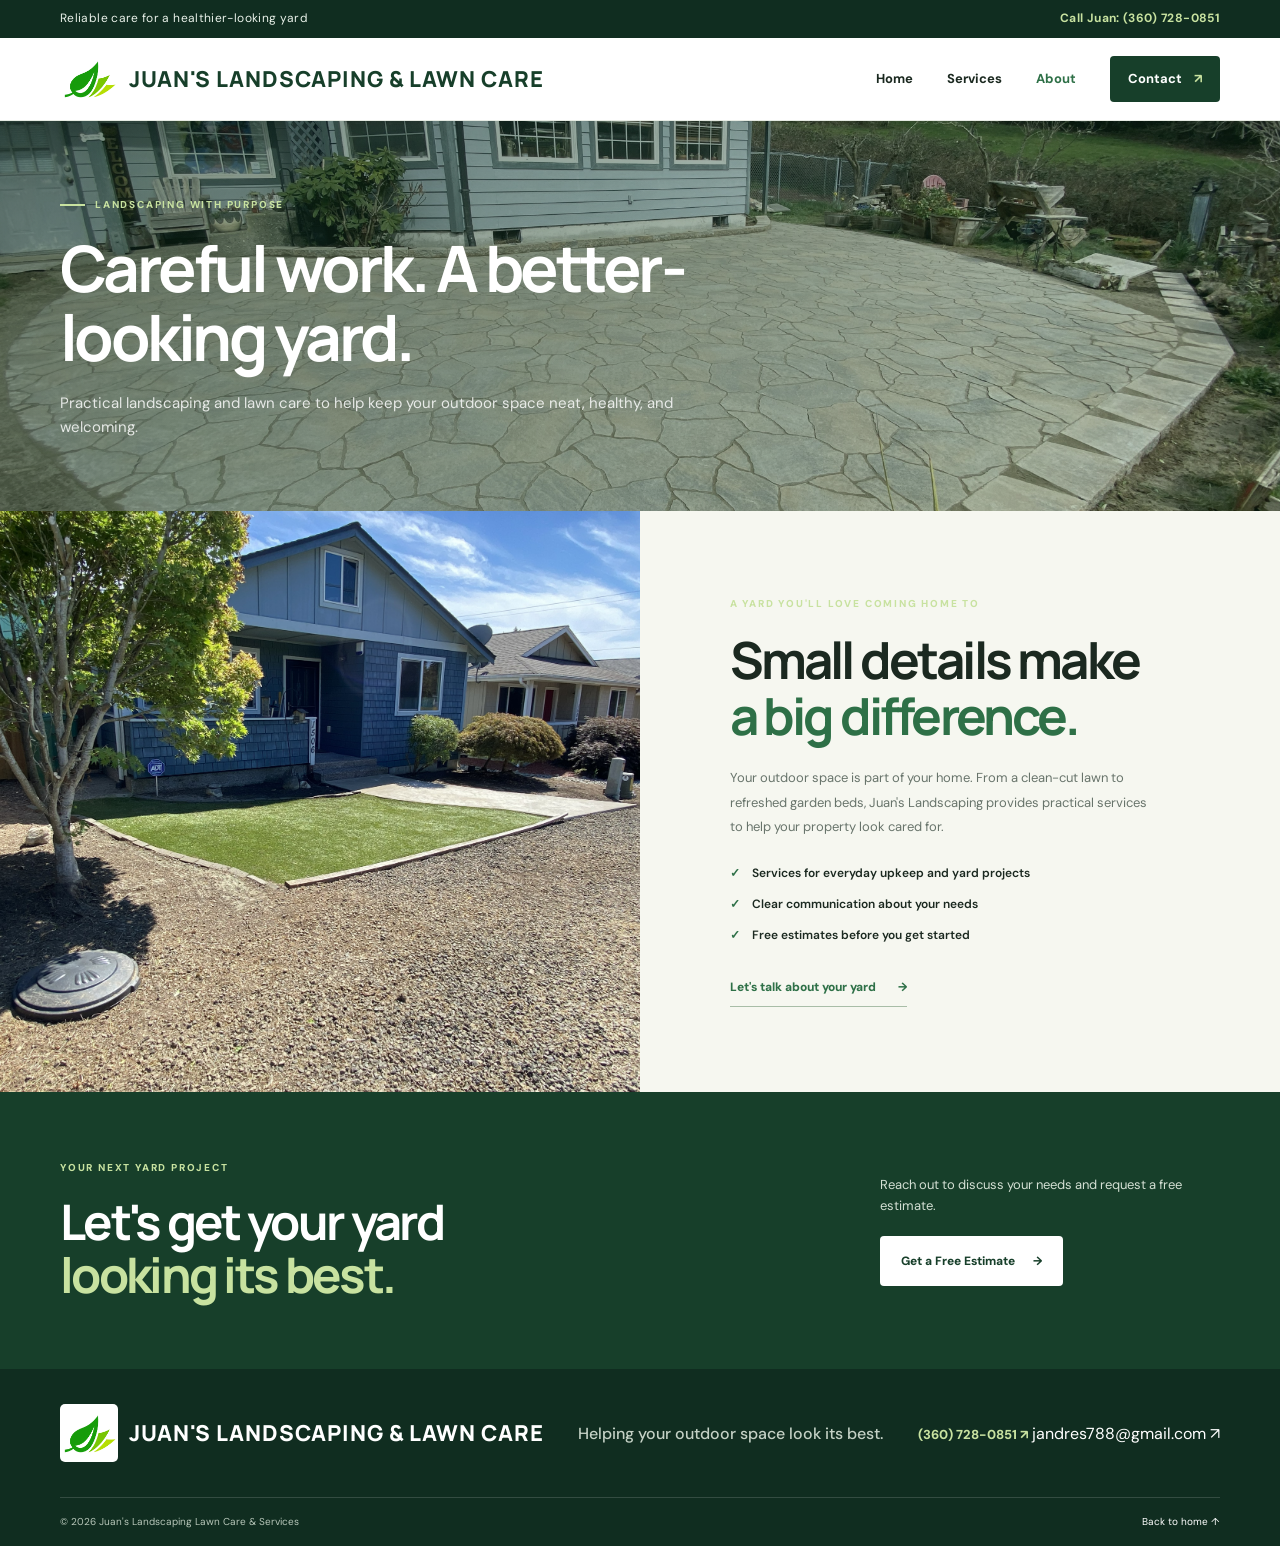
==== commit cdb02098: "Refactor footer contact information layout Updated footer to include email contact and proper div st" ====
--- a/about.html
+++ b/about.html
@@ -178,11 +178,17 @@
 
       <p>Helping your outdoor space look its best.</p>
 
-      <a href="tel:+13607280851" class="footer-phone">
-        (360) 728-0851 ↗
-      </a>
-
-    </div>
+      <div class="footer-contact">
+  <a href="tel:+13607280851" class="footer-phone">
+    (360) 728-0851 ↗
+  </a>
+
+  <a href="mailto:jandres788@gmail.com" class="footer-email">
+    jandres788@gmail.com ↗
+  </a>
+</div>
+
+</div> <!-- Closes footer-main -->
 
     <div class="container footer-bottom">
       <span>
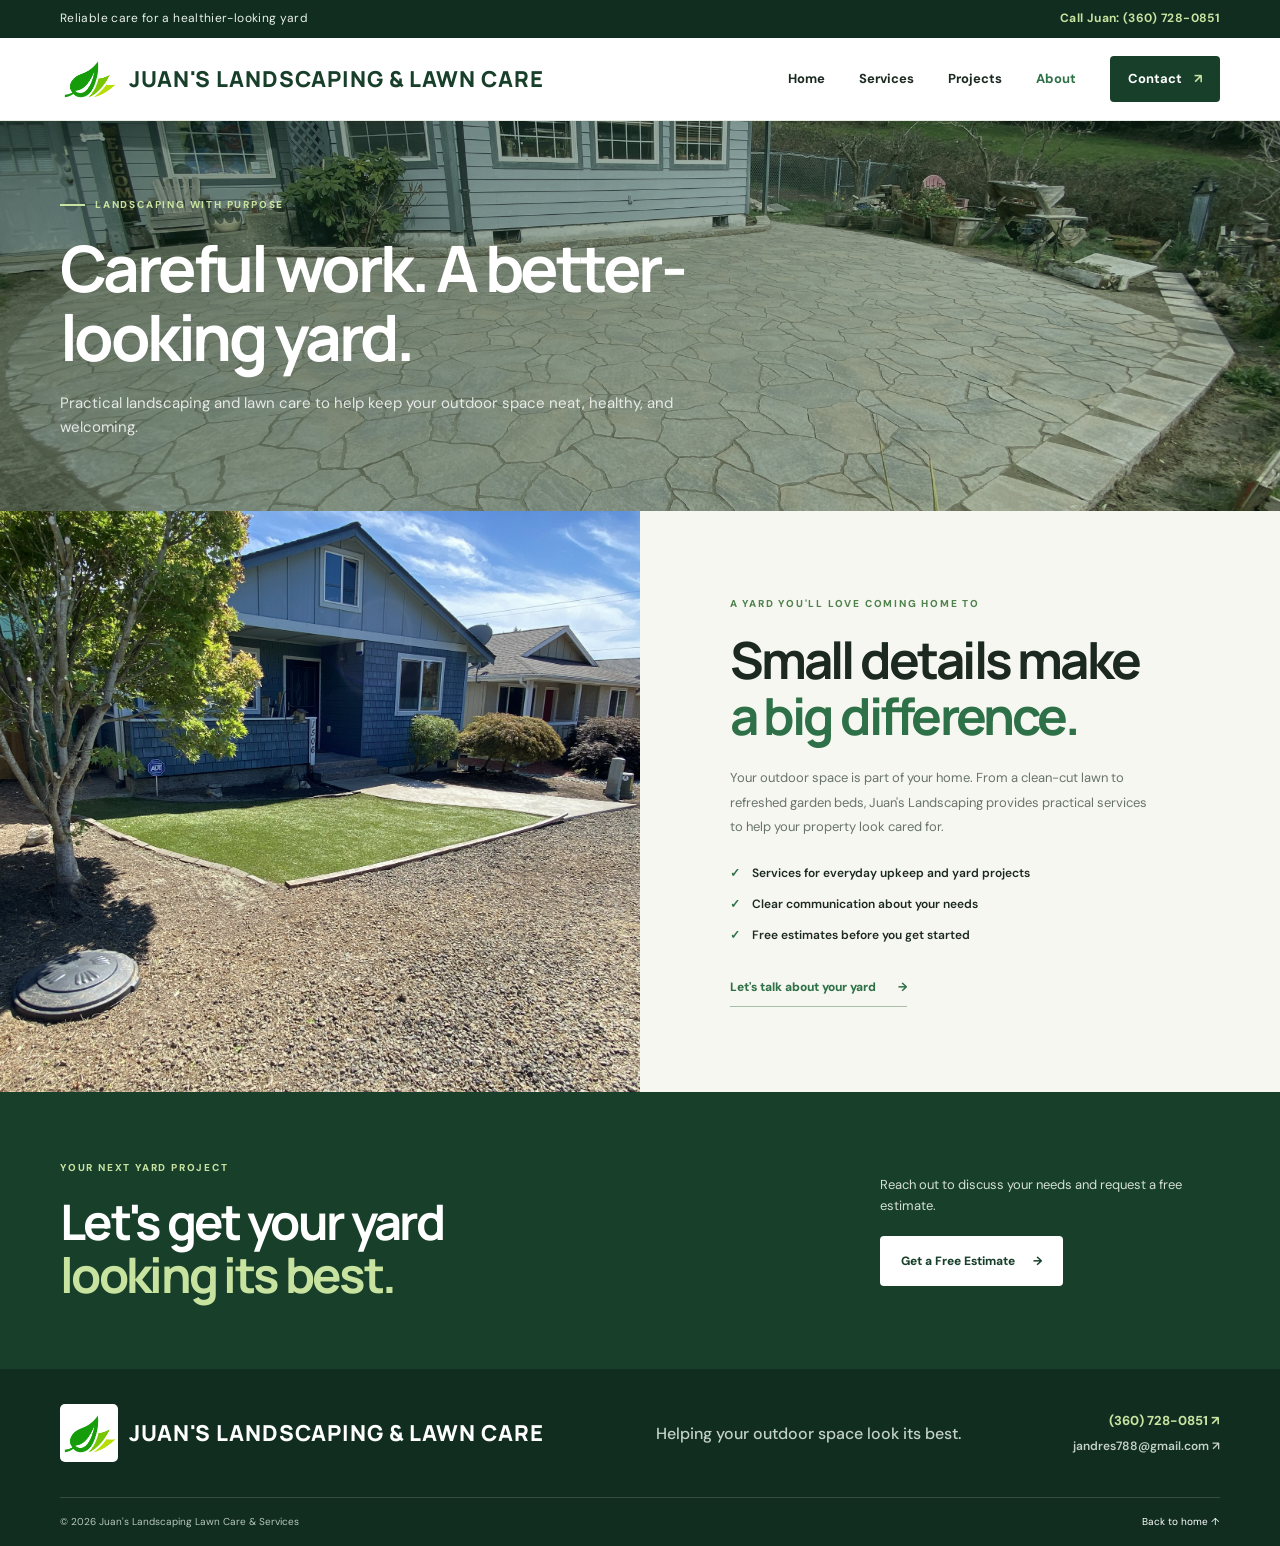
==== commit dcf8201a: "Add Projects link to main navigation" ====
--- a/about.html
+++ b/about.html
@@ -54,6 +54,7 @@
       <nav class="main-nav" aria-label="Main navigation">
         <a href="index.html">Home</a>
         <a href="services.html">Services</a>
+        <a href="projects.html">Projects</a>
         <a href="about.html" aria-current="page">About</a>
         <a href="contact.html" class="nav-cta">
           Contact <span aria-hidden="true">↗</span>
--- a/css/style.css
+++ b/css/style.css
@@ -272,3 +272,45 @@
 .about-page-section .about-image {
   background-image: url("../images/job2.jpg");
 }
+/* About page - small heading above "Small details" */
+.about-page-section .about-content > .eyebrow {
+  color: #4F824D;
+}
+/* Contact page background photo */
+.contact-hero {
+  background-image:
+    linear-gradient(
+      110deg,
+      rgba(13, 42, 25, 0.45),
+      rgba(28, 79, 46, 0.25)
+    ),
+    url("../images/backroundphotojob4.jpg");
+}
+/* Footer phone and email layout */
+.footer-contact {
+  display: flex;
+  flex-direction: column;
+  align-items: flex-end;
+  gap: 5px;
+}
+
+.footer-email {
+  color: #c4d1c5;
+  font-size: 12px;
+  font-weight: 600;
+}
+
+.footer-contact a:hover {
+  text-decoration: underline;
+}
+
+/* Mobile footer adjustment */
+@media (max-width: 800px) {
+  .footer-contact {
+    align-items: flex-start;
+  }
+}
+/* Keep footer contact links on one line */
+.footer-contact a {
+  white-space: nowrap;
+}
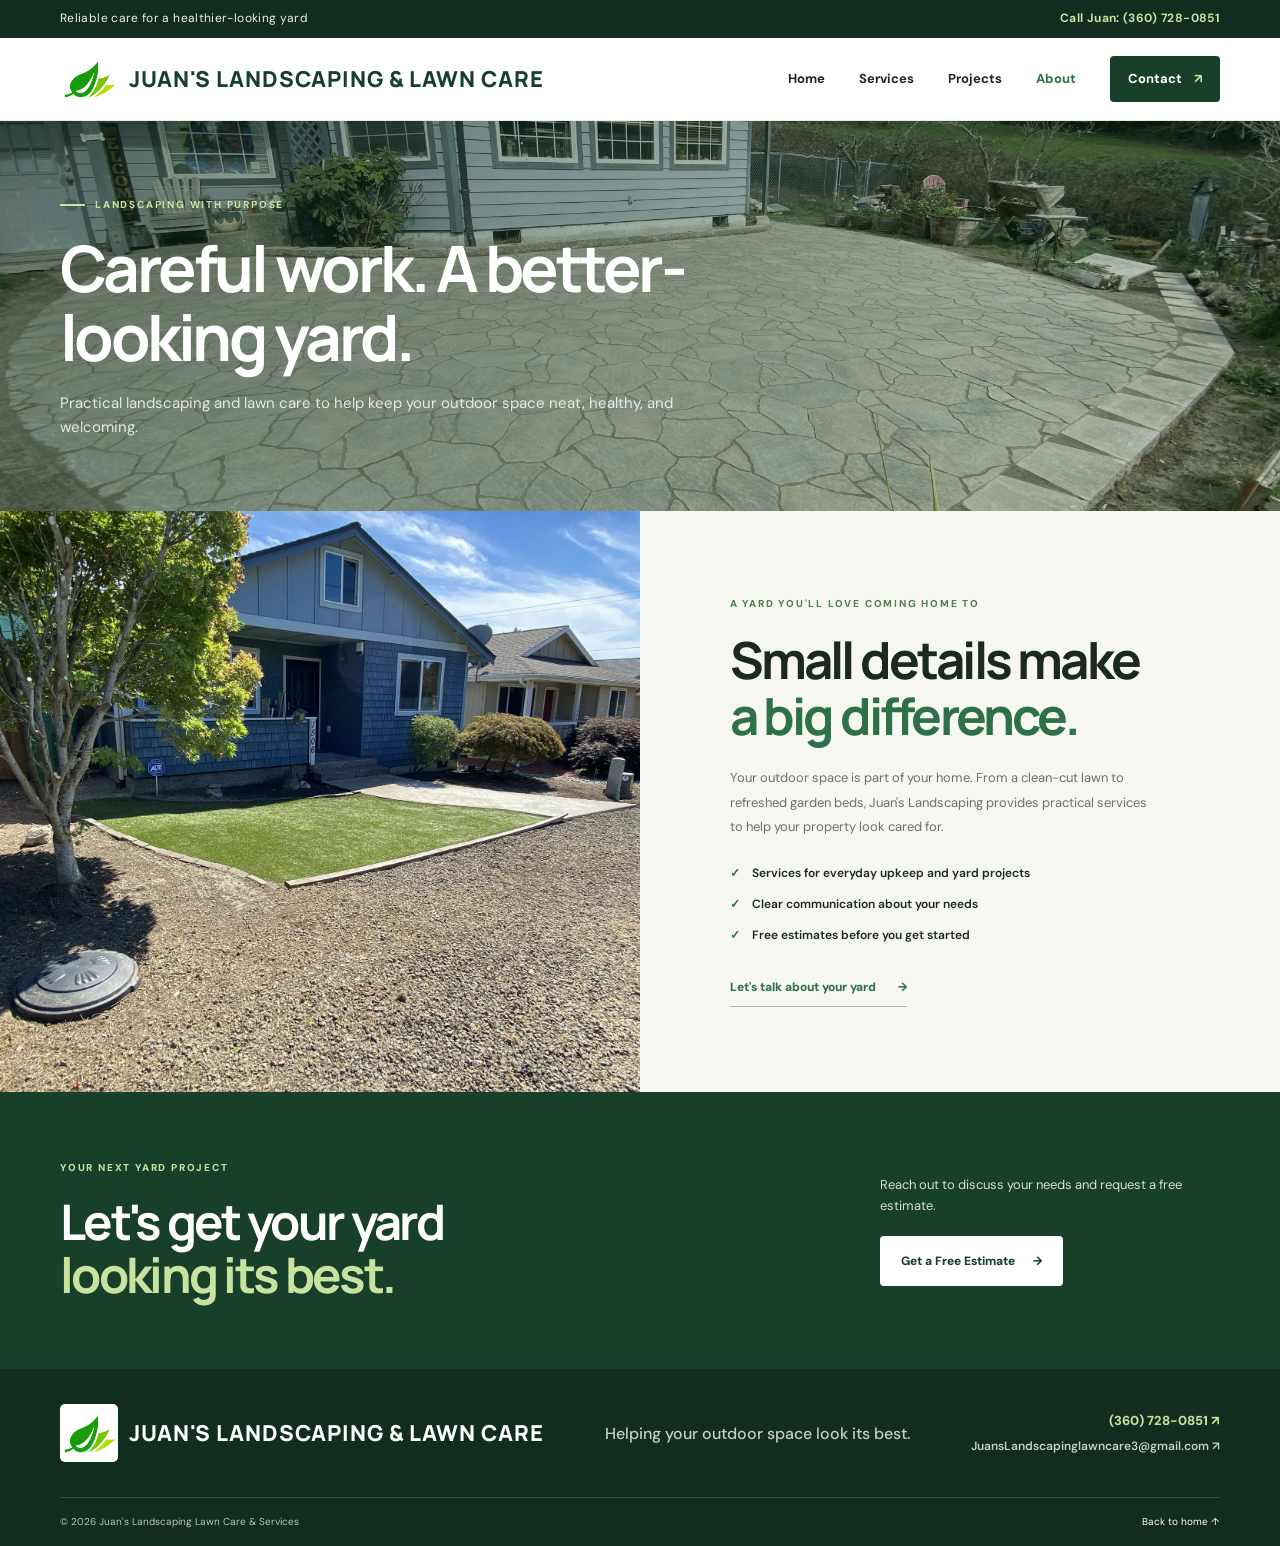
==== commit 883b106a: "Update about.html" ====
--- a/about.html
+++ b/about.html
@@ -184,8 +184,8 @@
     (360) 728-0851 ↗
   </a>
 
-  <a href="mailto:jandres788@gmail.com" class="footer-email">
-    jandres788@gmail.com ↗
+  <a href="mailto:JuansLandscapinglawncare3@gmail.com" class="footer-email">
+    JuansLandscapinglawncare3@gmail.com ↗
   </a>
 </div>
 
--- a/css/style.css
+++ b/css/style.css
@@ -314,3 +314,249 @@
 .footer-contact a {
   white-space: nowrap;
 }
+
+/* ==========================================
+   PROJECTS PAGE - PHOTO GALLERY
+   ========================================== */
+
+.photos-section {
+  background: var(--cream);
+}
+
+/* Section heading */
+.photos-heading {
+  display: flex;
+  justify-content: space-between;
+  align-items: end;
+  gap: 40px;
+  margin-bottom: 40px;
+}
+
+.photos-heading h2 {
+  margin: 0;
+  font-size: clamp(36px, 4.3vw, 52px);
+}
+
+.photos-heading h2 em {
+  color: var(--green);
+}
+
+.photos-heading > p {
+  max-width: 360px;
+  margin: 0 0 5px;
+  color: var(--muted);
+  font-size: 13px;
+  line-height: 1.8;
+}
+
+/* Gallery grid */
+.photos-grid {
+  display: grid;
+  grid-template-columns: repeat(3, minmax(0, 1fr));
+  gap: 22px;
+}
+
+/* Individual project card */
+.photo-card {
+  display: block;
+  width: 100%;
+  min-width: 0;
+  padding: 0;
+  border: 1px solid var(--line);
+  border-radius: 4px;
+  background: var(--white);
+  text-align: left;
+  cursor: pointer;
+  overflow: hidden;
+  box-shadow: 0 8px 28px rgba(17, 44, 28, 0.06);
+  transition: transform 0.25s ease, box-shadow 0.25s ease;
+}
+
+.photo-card:hover {
+  transform: translateY(-4px);
+  box-shadow: var(--shadow);
+}
+
+/* Photo container */
+.photo-frame {
+  display: block;
+  width: 100%;
+  aspect-ratio: 4 / 3;
+  overflow: hidden;
+  background: #e8eee6;
+}
+
+/* Photo sizing and centering */
+.photo-frame img {
+  display: block;
+  width: 100%;
+  height: 100%;
+  object-fit: cover;
+  object-position: center;
+  transition: transform 0.3s ease;
+}
+
+.photo-card:hover img {
+  transform: scale(1.04);
+}
+
+/* Photo captions */
+.photo-caption {
+  display: block;
+  padding: 17px 19px;
+  color: var(--forest);
+  font-family: "Manrope", sans-serif;
+  font-size: 14px;
+  font-weight: 700;
+}
+
+/* ==========================================
+   EXPANDED PHOTO VIEWER
+   ========================================== */
+
+.photo-lightbox {
+  position: fixed;
+  max-width: min(1000px, 92vw);
+  max-height: 90vh;
+  padding: 18px;
+  border: none;
+  border-radius: 6px;
+  background: var(--white);
+  box-shadow: 0 20px 80px rgba(0, 0, 0, 0.3);
+}
+
+.photo-lightbox::backdrop {
+  background: rgba(5, 20, 10, 0.85);
+}
+
+.photo-lightbox img {
+  display: block;
+  max-width: 100%;
+  max-height: 75vh;
+  width: auto;
+  height: auto;
+  object-fit: contain;
+  margin: auto;
+}
+
+.photo-lightbox p {
+  margin: 12px 0 0;
+  color: var(--forest);
+  text-align: center;
+  font-weight: 700;
+}
+
+.photo-lightbox-close {
+  display: block;
+  margin: 0 0 10px auto;
+  border: none;
+  background: none;
+  color: var(--forest);
+  font-size: 30px;
+  cursor: pointer;
+}
+
+/* ==========================================
+   TABLET RESPONSIVENESS
+   ========================================== */
+
+@media (max-width: 900px) {
+  .photos-grid {
+    grid-template-columns: repeat(2, minmax(0, 1fr));
+  }
+
+  .photos-heading {
+    flex-direction: column;
+    align-items: flex-start;
+    gap: 15px;
+  }
+}
+
+/* ==========================================
+   MOBILE RESPONSIVENESS
+   ========================================== */
+
+@media (max-width: 560px) {
+  .photos-grid {
+    grid-template-columns: 1fr;
+    gap: 18px;
+  }
+
+  .photos-heading h2 {
+    font-size: 36px;
+  }
+
+  .photo-caption {
+    padding: 15px 16px;
+  }
+}
+
+/* ==========================================
+   FULL SCREEN PROJECT PHOTO VIEWER
+   ========================================== */
+
+.photo-lightbox {
+  width: 100vw;
+  height: 100dvh;
+  max-width: none;
+  max-height: none;
+  margin: 0;
+  padding: 60px 22px 24px;
+  border: none;
+  border-radius: 0;
+  background: #102d20;
+  color: white;
+}
+
+/* Center the expanded photograph */
+.photo-lightbox[open] {
+  display: flex;
+  flex-direction: column;
+  align-items: center;
+  justify-content: center;
+  gap: 12px;
+}
+
+/* Display the entire photo without cropping */
+.photo-lightbox img {
+  display: block;
+  width: auto;
+  height: auto;
+  max-width: 100%;
+  max-height: calc(100dvh - 145px);
+  object-fit: contain;
+}
+
+/* Photo caption */
+.photo-lightbox p {
+  color: white;
+  font-size: 14px;
+  text-align: center;
+  margin: 0;
+}
+
+/* Close button */
+.photo-lightbox-close {
+  position: absolute;
+  top: 15px;
+  right: 25px;
+  margin: 0;
+  padding: 5px 10px;
+  background: transparent;
+  border: none;
+  color: white;
+  font-size: 36px;
+  cursor: pointer;
+  z-index: 2;
+}
+
+/* Projects page background photo */
+.photos-hero {
+  background-image:
+    linear-gradient(
+      110deg,
+      rgba(13, 42, 25, 0.45),
+      rgba(28, 79, 46, 0.25)
+    ),
+    url("../images/backroundphotojob5.jpg");
+}
